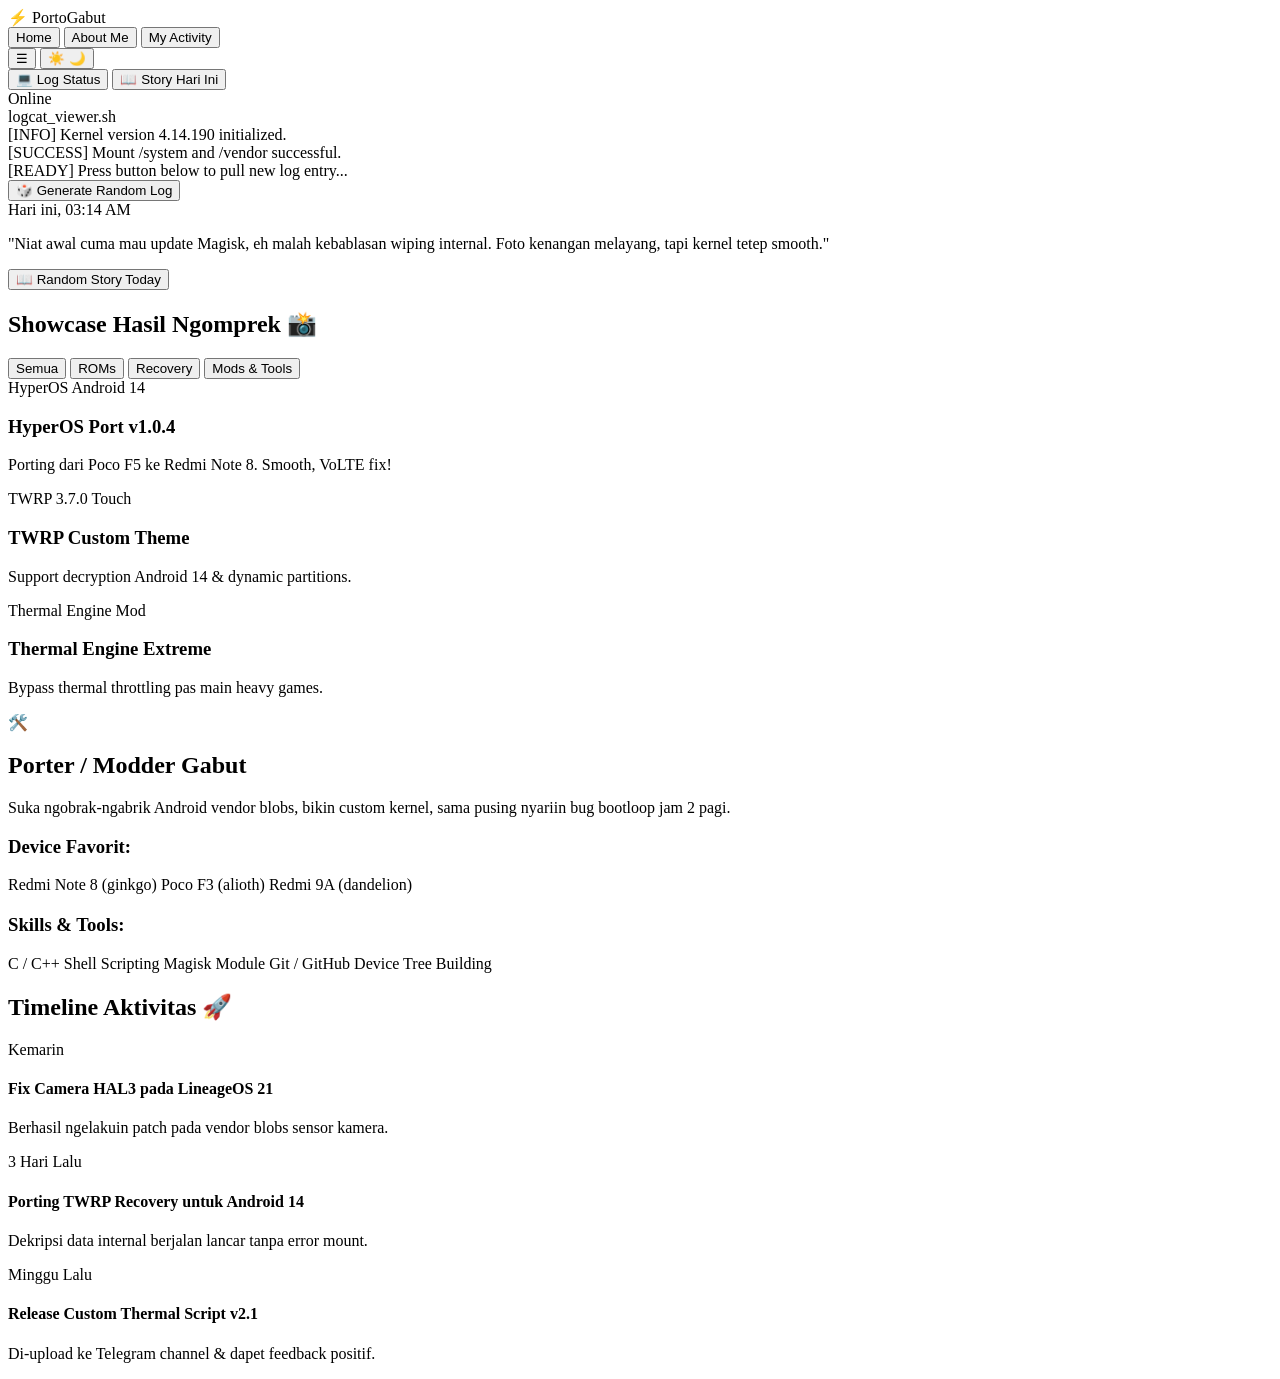
==== index.html @ b3b6f70a "Add initial HTML structure for portfolio website This is a complete HTML structure for a portfolio w" ====
<!DOCTYPE html>
<html lang="id">
<head>
  <meta charset="UTF-8">
  <meta name="viewport" content="width=device-width, initial-scale=1.0">
  <title>Portofolio Ngomprek Expressive</title>
  <link href="https://fonts.googleapis.com/css2?family=Plus+Jakarta+Sans:wght@500;700;800&family=Fira+Code:wght@500;700&display=swap" rel="stylesheet">
  <link rel="stylesheet" href="style.css">
</head>
<body>

  <!-- Top App Bar -->
  <header class="top-app-bar">
    <div class="brand">
      <span class="logo-icon">⚡</span>
      <span class="brand-name">PortoGabut</span>
    </div>

    <nav class="segmented-nav">
      <button class="nav-btn active" data-tab="home">Home</button>
      <button class="nav-btn" data-tab="about">About Me</button>
      <button class="nav-btn" data-tab="activity">My Activity</button>
    </nav>

    <div class="header-actions">
      <button class="icon-btn hamburger-btn" title="Menu (Placeholder)">☰</button>
      <button id="theme-toggle" class="icon-btn theme-btn" title="Ganti Tema">
        <span class="sun-icon">☀️</span>
        <span class="moon-icon">🌙</span>
      </button>
    </div>
  </header>

  <!-- Content Container -->
  <main class="main-content">
    
    <!-- ================= TAB 1: HOME ================= -->
    <section id="tab-home" class="tab-pane active">
      
      <!-- Dual-Slide Widget -->
      <div class="slide-widget-container">
        <div class="widget-header">
          <div class="widget-tabs">
            <button class="slide-tab active" data-slide="slide-log">💻 Log Status</button>
            <button class="slide-tab" data-slide="slide-story">📖 Story Hari Ini</button>
          </div>
          <span class="status-indicator"><span class="dot"></span> Online</span>
        </div>

        <div class="slides-wrapper">
          <!-- Slide 1: Log Porting -->
          <div id="slide-log" class="slide-content active">
            <div class="terminal-box">
              <div class="terminal-header">
                <span class="t-dot red"></span>
                <span class="t-dot yellow"></span>
                <span class="t-dot green"></span>
                <span class="t-title">logcat_viewer.sh</span>
              </div>
              <div class="terminal-body" id="log-output">
                [INFO] Kernel version 4.14.190 initialized.<br>
                [SUCCESS] Mount /system and /vendor successful.<br>
                [READY] Press button below to pull new log entry...
              </div>
            </div>
            <button id="btn-gen-log" class="expressive-btn">🎲 Generate Random Log</button>
          </div>

          <!-- Slide 2: Story Hari Ini -->
          <div id="slide-story" class="slide-content">
            <div class="story-box">
              <div class="story-date" id="story-date">Hari ini, 03:14 AM</div>
              <p class="story-text" id="story-output">
                "Niat awal cuma mau update Magisk, eh malah kebablasan wiping internal. Foto kenangan melayang, tapi kernel tetep smooth."
              </p>
            </div>
            <button id="btn-gen-story" class="expressive-btn secondary">📖 Random Story Today</button>
          </div>
        </div>
      </div>

      <!-- Screenshot Showcase -->
      <div class="showcase-section">
        <h2>Showcase Hasil Ngomprek 📸</h2>
        
        <div class="filter-bar">
          <button class="filter-btn active" data-filter="all">Semua</button>
          <button class="filter-btn" data-filter="rom">ROMs</button>
          <button class="filter-btn" data-filter="recovery">Recovery</button>
          <button class="filter-btn" data-filter="mods">Mods & Tools</button>
        </div>

        <div class="grid-showcase">
          <div class="card-item" data-category="rom">
            <div class="card-img-placeholder rom-bg">HyperOS Android 14</div>
            <div class="card-info">
              <h3>HyperOS Port v1.0.4</h3>
              <p>Porting dari Poco F5 ke Redmi Note 8. Smooth, VoLTE fix!</p>
            </div>
          </div>

          <div class="card-item" data-category="recovery">
            <div class="card-img-placeholder recovery-bg">TWRP 3.7.0 Touch</div>
            <div class="card-info">
              <h3>TWRP Custom Theme</h3>
              <p>Support decryption Android 14 & dynamic partitions.</p>
            </div>
          </div>

          <div class="card-item" data-category="mods">
            <div class="card-img-placeholder mods-bg">Thermal Engine Mod</div>
            <div class="card-info">
              <h3>Thermal Engine Extreme</h3>
              <p>Bypass thermal throttling pas main heavy games.</p>
            </div>
          </div>
        </div>
      </div>
    </section>

    <!-- ================= TAB 2: ABOUT ME ================= -->
    <section id="tab-about" class="tab-pane">
      <div class="about-card">
        <div class="avatar-large">🛠️</div>
        <h2>Porter / Modder Gabut</h2>
        <p class="bio">Suka ngobrak-ngabrik Android vendor blobs, bikin custom kernel, sama pusing nyariin bug bootloop jam 2 pagi.</p>
        
        <h3>Device Favorit:</h3>
        <div class="chip-group">
          <span class="chip">Redmi Note 8 (ginkgo)</span>
          <span class="chip">Poco F3 (alioth)</span>
          <span class="chip">Redmi 9A (dandelion)</span>
        </div>

        <h3 style="margin-top: 20px;">Skills & Tools:</h3>
        <div class="chip-group">
          <span class="chip accent">C / C++</span>
          <span class="chip accent">Shell Scripting</span>
          <span class="chip accent">Magisk Module</span>
          <span class="chip accent">Git / GitHub</span>
          <span class="chip accent">Device Tree Building</span>
        </div>
      </div>
    </section>

    <!-- ================= TAB 3: MY ACTIVITY ================= -->
    <section id="tab-activity" class="tab-pane">
      <h2>Timeline Aktivitas 🚀</h2>
      <div class="timeline">
        <div class="timeline-item">
          <div class="time">Kemarin</div>
          <div class="content">
            <h4>Fix Camera HAL3 pada LineageOS 21</h4>
            <p>Berhasil ngelakuin patch pada vendor blobs sensor kamera.</p>
          </div>
        </div>
        <div class="timeline-item">
          <div class="time">3 Hari Lalu</div>
          <div class="content">
            <h4>Porting TWRP Recovery untuk Android 14</h4>
            <p>Dekripsi data internal berjalan lancar tanpa error mount.</p>
          </div>
        </div>
        <div class="timeline-item">
          <div class="time">Minggu Lalu</div>
          <div class="content">
            <h4>Release Custom Thermal Script v2.1</h4>
            <p>Di-upload ke Telegram channel & dapet feedback positif.</p>
          </div>
        </div>
      </div>
    </section>

  </main>

  <script src="script.js"></script>
</body>
</html>
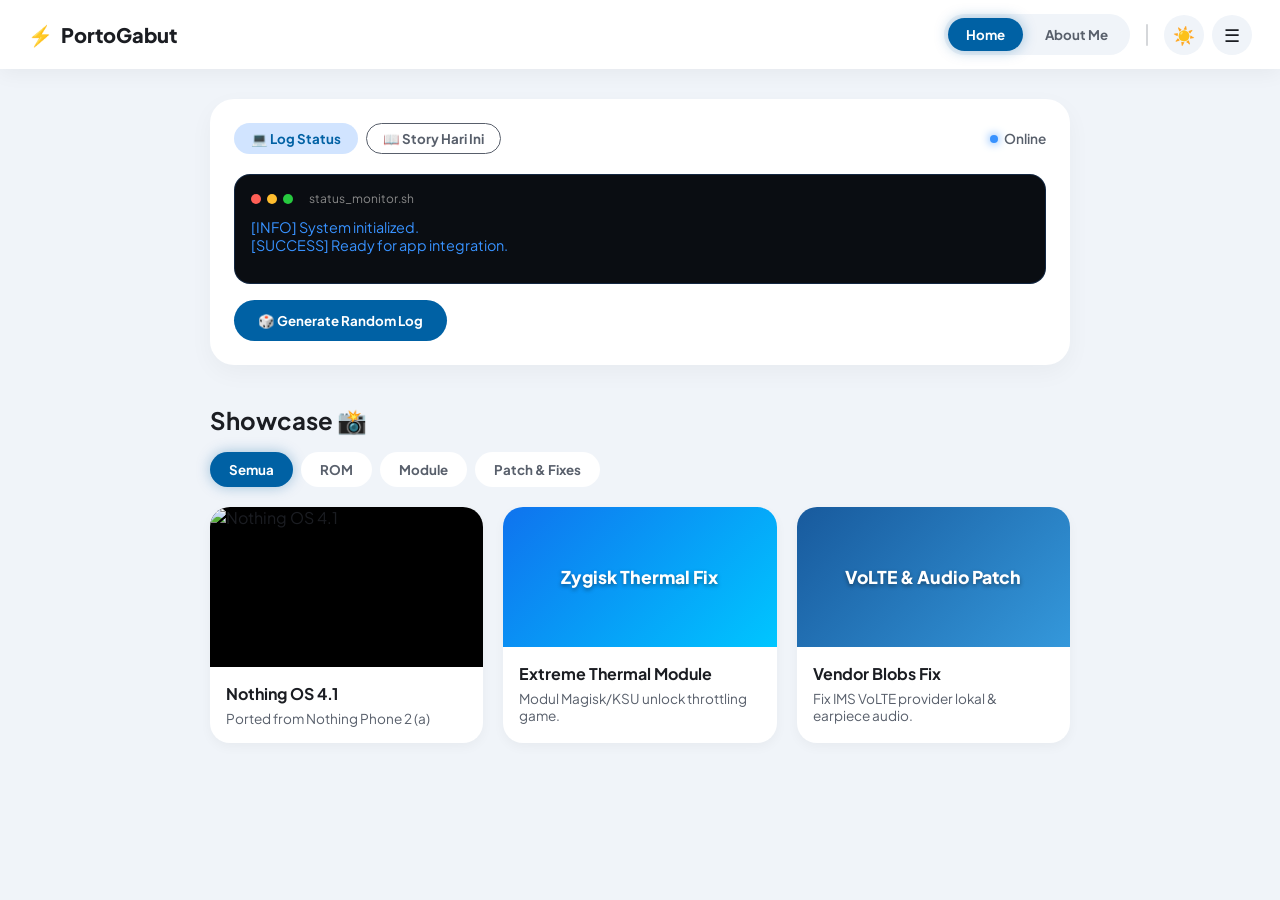
==== commit 0239653c: "Add files via upload" ====
--- a/index.html
+++ b/index.html
@@ -3,38 +3,45 @@
 <head>
   <meta charset="UTF-8">
   <meta name="viewport" content="width=device-width, initial-scale=1.0">
-  <title>Portofolio Ngomprek Expressive</title>
+  <title>PortoGabut - Expressive Portfolio</title>
   <link href="https://fonts.googleapis.com/css2?family=Plus+Jakarta+Sans:wght@500;700;800&family=Fira+Code:wght@500;700&display=swap" rel="stylesheet">
   <link rel="stylesheet" href="style.css">
 </head>
 <body>
 
-  <!-- Top App Bar -->
+  <!-- Top App Bar Navbar -->
   <header class="top-app-bar">
+    <!-- Kiri: Brand Logo -->
     <div class="brand">
       <span class="logo-icon">⚡</span>
       <span class="brand-name">PortoGabut</span>
     </div>
 
-    <nav class="segmented-nav">
-      <button class="nav-btn active" data-tab="home">Home</button>
-      <button class="nav-btn" data-tab="about">About Me</button>
-      <button class="nav-btn" data-tab="activity">My Activity</button>
-    </nav>
-
-    <div class="header-actions">
-      <button class="icon-btn hamburger-btn" title="Menu (Placeholder)">☰</button>
-      <button id="theme-toggle" class="icon-btn theme-btn" title="Ganti Tema">
-        <span class="sun-icon">☀️</span>
-        <span class="moon-icon">🌙</span>
-      </button>
+    <!-- Kanan: Navigation + Divider + Actions -->
+    <div class="nav-right-group">
+      <nav class="segmented-nav">
+        <button class="nav-btn active" data-tab="home">Home</button>
+        <button class="nav-btn" data-tab="about">About Me</button>
+      </nav>
+
+      <!-- Pemisah Vertikal -->
+      <div class="nav-divider"></div>
+
+      <!-- Paling Pojok Kanan: Theme Toggle & Hamburger -->
+      <div class="header-actions">
+        <button id="theme-toggle" class="icon-btn theme-btn" title="Ganti Tema">
+          <span class="sun-icon">☀️</span>
+          <span class="moon-icon">🌙</span>
+        </button>
+        <button class="icon-btn hamburger-btn" title="Menu">☰</button>
+      </div>
     </div>
   </header>
 
-  <!-- Content Container -->
+  <!-- Main Content Area -->
   <main class="main-content">
     
-    <!-- ================= TAB 1: HOME ================= -->
+    <!-- TAB 1: HOME -->
     <section id="tab-home" class="tab-pane active">
       
       <!-- Dual-Slide Widget -->
@@ -48,19 +55,18 @@
         </div>
 
         <div class="slides-wrapper">
-          <!-- Slide 1: Log Porting -->
+          <!-- Slide 1: Log Terminal -->
           <div id="slide-log" class="slide-content active">
             <div class="terminal-box">
               <div class="terminal-header">
                 <span class="t-dot red"></span>
                 <span class="t-dot yellow"></span>
                 <span class="t-dot green"></span>
-                <span class="t-title">logcat_viewer.sh</span>
+                <span class="t-title">status_monitor.sh</span>
               </div>
               <div class="terminal-body" id="log-output">
-                [INFO] Kernel version 4.14.190 initialized.<br>
-                [SUCCESS] Mount /system and /vendor successful.<br>
-                [READY] Press button below to pull new log entry...
+                [INFO] System initialized.<br>
+                [SUCCESS] Ready for app integration.
               </div>
             </div>
             <button id="btn-gen-log" class="expressive-btn">🎲 Generate Random Log</button>
@@ -69,106 +75,135 @@
           <!-- Slide 2: Story Hari Ini -->
           <div id="slide-story" class="slide-content">
             <div class="story-box">
-              <div class="story-date" id="story-date">Hari ini, 03:14 AM</div>
+              <div class="story-date" id="story-date">Hari Ini</div>
               <p class="story-text" id="story-output">
-                "Niat awal cuma mau update Magisk, eh malah kebablasan wiping internal. Foto kenangan melayang, tapi kernel tetep smooth."
+                "Nantinya widget ini bakal bisa nampilin status langsung dari aplikasi buatan sendiri."
               </p>
             </div>
-            <button id="btn-gen-story" class="expressive-btn secondary">📖 Random Story Today</button>
-          </div>
-        </div>
-      </div>
-
-      <!-- Screenshot Showcase -->
+            <button id="btn-gen-story" class="expressive-btn">📖 Random Story Today</button>
+          </div>
+        </div>
+      </div>
+
+      <!-- Showcase Section (3 Kategori Resmi) -->
       <div class="showcase-section">
-        <h2>Showcase Hasil Ngomprek 📸</h2>
+        <h2>Showcase 📸</h2>
         
+        <!-- Filter Bar 3 Kategori -->
         <div class="filter-bar">
           <button class="filter-btn active" data-filter="all">Semua</button>
-          <button class="filter-btn" data-filter="rom">ROMs</button>
-          <button class="filter-btn" data-filter="recovery">Recovery</button>
-          <button class="filter-btn" data-filter="mods">Mods & Tools</button>
-        </div>
-
+          <button class="filter-btn" data-filter="rom">ROM</button>
+          <button class="filter-btn" data-filter="module">Module</button>
+          <button class="filter-btn" data-filter="patch">Patch & Fixes</button>
+        </div>
+
+        <!-- Showcase Items Grid -->
         <div class="grid-showcase">
-          <div class="card-item" data-category="rom">
-            <div class="card-img-placeholder rom-bg">HyperOS Android 14</div>
+          <!-- Kartu Showcase Nothing OS 4.1 -->
+          <a href="page/nothing/nothing.html" class="card-item-link">
+            <div class="card-item" data-category="rom">
+              <div class="card-img-wrapper">
+                <img src="images/showcase/noth/about_phone.png" alt="Nothing OS 4.1" class="card-img">
+              </div>
+              <div class="card-info">
+                <h3>Nothing OS 4.1</h3>
+                <p>Ported from Nothing Phone 2 (a)</p>
+              </div>
+            </div>
+          </a>
+
+          <div class="card-item" data-category="module">
+            <div class="card-img-placeholder module-bg">Zygisk Thermal Fix</div>
             <div class="card-info">
-              <h3>HyperOS Port v1.0.4</h3>
-              <p>Porting dari Poco F5 ke Redmi Note 8. Smooth, VoLTE fix!</p>
-            </div>
-          </div>
-
-          <div class="card-item" data-category="recovery">
-            <div class="card-img-placeholder recovery-bg">TWRP 3.7.0 Touch</div>
+              <h3>Extreme Thermal Module</h3>
+              <p>Modul Magisk/KSU unlock throttling game.</p>
+            </div>
+          </div>
+
+          <div class="card-item" data-category="patch">
+            <div class="card-img-placeholder patch-bg">VoLTE & Audio Patch</div>
             <div class="card-info">
-              <h3>TWRP Custom Theme</h3>
-              <p>Support decryption Android 14 & dynamic partitions.</p>
-            </div>
-          </div>
-
-          <div class="card-item" data-category="mods">
-            <div class="card-img-placeholder mods-bg">Thermal Engine Mod</div>
-            <div class="card-info">
-              <h3>Thermal Engine Extreme</h3>
-              <p>Bypass thermal throttling pas main heavy games.</p>
+              <h3>Vendor Blobs Fix</h3>
+              <p>Fix IMS VoLTE provider lokal & earpiece audio.</p>
             </div>
           </div>
         </div>
       </div>
     </section>
 
-    <!-- ================= TAB 2: ABOUT ME ================= -->
+    <!-- TAB 2: ABOUT ME (LENGKAP & BERSIH) -->
     <section id="tab-about" class="tab-pane">
-      <div class="about-card">
-        <div class="avatar-large">🛠️</div>
-        <h2>Porter / Modder Gabut</h2>
-        <p class="bio">Suka ngobrak-ngabrik Android vendor blobs, bikin custom kernel, sama pusing nyariin bug bootloop jam 2 pagi.</p>
+      
+      <!-- 1. Hero Profile -->
+      <div class="about-hero-card">
+        <div class="profile-avatar-box">
+          <img src="images/foto-gueh.jpg" alt="Foto Profil" class="profile-avatar">
+        </div>
+        <div class="profile-info">
+          <h1 class="profile-name">Fatur</h1>
+          <p class="profile-title">Android Modder & UI/UX Designer</p>
+          <p class="profile-bio">
+            Suka ngobrak-ngabrik vendor blobs Android, porting custom ROM, dan ngulik kernel pas malam hari. Always learning & breaking stuff!
+          </p>
+        </div>
+      </div>
+
+      <!-- 2. Grid 3 Kartu (Cita-cita, Goals, Harapan) -->
+      <div class="about-grid">
+        <div class="about-card">
+          <div class="card-icon">🌟</div>
+          <h3>Cita-cita</h3>
+          <p>Jadi System/Kernel Engineer atau maintainer resmi ROM internasional yang terpercaya.</p>
+        </div>
+
+        <div class="about-card">
+          <div class="card-icon">🎯</div>
+          <h3>Goals</h3>
+          <p>Maintain 1 ROM Official di device favorit, paham Linux Kernel, & bikin script otomatisasi porting.</p>
+        </div>
+
+        <div class="about-card">
+          <div class="card-icon">🕊️</div>
+          <h3>Harapan</h3>
+          <p>Komunitas modding lokal makin ramah pemula, dokumentasi makin rapi, dan HH tua tetep dapet umur panjang.</p>
+        </div>
+      </div> <!-- TUTUP GRID DI SINI -->
+
+      <!-- 3. Personal Stats (BERDIRI SENDIRI DI LUAR GRID) -->
+      <div class="stats-favorites-card">
+        <h3>Personal Stats & Favorites 🎮</h3>
         
-        <h3>Device Favorit:</h3>
-        <div class="chip-group">
-          <span class="chip">Redmi Note 8 (ginkgo)</span>
-          <span class="chip">Poco F3 (alioth)</span>
-          <span class="chip">Redmi 9A (dandelion)</span>
-        </div>
-
-        <h3 style="margin-top: 20px;">Skills & Tools:</h3>
-        <div class="chip-group">
-          <span class="chip accent">C / C++</span>
-          <span class="chip accent">Shell Scripting</span>
-          <span class="chip accent">Magisk Module</span>
-          <span class="chip accent">Git / GitHub</span>
-          <span class="chip accent">Device Tree Building</span>
-        </div>
-      </div>
-    </section>
-
-    <!-- ================= TAB 3: MY ACTIVITY ================= -->
-    <section id="tab-activity" class="tab-pane">
-      <h2>Timeline Aktivitas 🚀</h2>
-      <div class="timeline">
-        <div class="timeline-item">
-          <div class="time">Kemarin</div>
-          <div class="content">
-            <h4>Fix Camera HAL3 pada LineageOS 21</h4>
-            <p>Berhasil ngelakuin patch pada vendor blobs sensor kamera.</p>
-          </div>
-        </div>
-        <div class="timeline-item">
-          <div class="time">3 Hari Lalu</div>
-          <div class="content">
-            <h4>Porting TWRP Recovery untuk Android 14</h4>
-            <p>Dekripsi data internal berjalan lancar tanpa error mount.</p>
-          </div>
-        </div>
-        <div class="timeline-item">
-          <div class="time">Minggu Lalu</div>
-          <div class="content">
-            <h4>Release Custom Thermal Script v2.1</h4>
-            <p>Di-upload ke Telegram channel & dapet feedback positif.</p>
-          </div>
-        </div>
-      </div>
+        <div class="stat-item" style="margin-bottom: 16px;">
+          <span class="stat-label">❤️ WHAT I LIKE</span>
+          <div class="badges-group">
+            <span class="chip">Porting OEM ROM</span>
+            <span class="chip">Snack</span>
+            <span class="chip">Listening HipDut Music</span>
+            <span class="chip">Writing</span>
+          </div>
+        </div>
+
+        <div class="stat-item" style="margin-bottom: 16px;">
+          <span class="stat-label">🍕 FAVOURITE FOOD</span>
+          <p class="stat-value">Mie Ayam & Nasi Goreng</p>
+        </div>
+
+        <div class="stat-item" style="margin-bottom: 20px;">
+          <span class="stat-label">👥 TEMAN DEKAT</span>
+          <p class="stat-value"><strong>4 Orang</strong> (Teman Sekolah)</p>
+        </div>
+
+        <div class="social-section">
+          <span class="stat-label">🌐 TEMUKAN SAYA DI</span>
+          <div class="social-links">
+            <a href="https://github.com" target="_blank" class="social-btn">GitHub</a>
+            <a href="https://t.me" target="_blank" class="social-btn">Telegram</a>
+            <a href="https://instagram.com" target="_blank" class="social-btn">Instagram</a>
+            <a href="https://roblox.com" target="_blank" class="social-btn">Roblox</a>
+          </div>
+        </div>
+      </div>
+
     </section>
 
   </main>
--- a/style.css
+++ b/style.css
@@ -0,0 +1,373 @@
+/* =========================================
+   1. VARIABEL WARNA (BLUE NEON GLOW)
+   ========================================= */
+:root {
+  /* Mode Terang */
+  --bg-main: #f0f4f9;
+  --bg-card: #ffffff;
+  --text-main: #1b1d22;
+  --text-sub: #585f6b;
+  --accent: #0061a4;
+  --accent-container: #d1e4ff;
+  
+  --glow-color: rgba(0, 97, 164, 0.35);
+  --glow-radius: 14px;
+  
+  --radius-pill: 50px;
+  --radius-card: 24px;
+  --transition: all 0.3s cubic-bezier(0.34, 1.56, 0.64, 1);
+}
+
+/* Mode Gelap */
+body.dark-mode {
+  --bg-main: #0f1318;
+  --bg-card: #181d24;
+  --text-main: #e1e3df;
+  --text-sub: #9ca59e;
+  --accent: #3892ff;
+  --accent-container: #00325b;
+  
+  --glow-color: rgba(56, 146, 255, 0.6);
+}
+
+/* =========================================
+   2. LAYOUT DASAR & NAVBAR
+   ========================================= */
+* { 
+  box-sizing: border-box; 
+  margin: 0; 
+  padding: 0; 
+  font-family: 'Plus Jakarta Sans', sans-serif; 
+  transition: var(--transition); 
+}
+
+body { 
+  background: var(--bg-main); 
+  color: var(--text-main); 
+  padding-bottom: 50px; 
+}
+
+/* Top App Bar Header */
+.top-app-bar {
+  display: flex; 
+  justify-content: space-between; 
+  align-items: center;
+  padding: 14px 28px; 
+  background: var(--bg-card);
+  position: sticky; 
+  top: 0; 
+  z-index: 100;
+  box-shadow: 0 4px 20px rgba(0,0,0,0.05);
+}
+
+.brand { display: flex; align-items: center; gap: 8px; font-weight: 800; font-size: 1.25rem; }
+
+.nav-right-group {
+  display: flex;
+  align-items: center;
+  gap: 16px;
+  margin-left: auto;
+}
+
+.segmented-nav {
+  display: flex; 
+  background: var(--bg-main); 
+  padding: 4px; 
+  border-radius: var(--radius-pill); 
+  gap: 4px;
+}
+
+.nav-btn {
+  border: none; 
+  background: transparent; 
+  color: var(--text-sub);
+  padding: 8px 18px; 
+  border-radius: var(--radius-pill); 
+  font-weight: 700; 
+  cursor: pointer;
+}
+
+.nav-btn.active { 
+  background: var(--accent); 
+  color: white; 
+  box-shadow: 0 0 var(--glow-radius) var(--glow-color); 
+}
+
+.nav-divider {
+  width: 2px;
+  height: 22px;
+  background-color: var(--text-sub);
+  opacity: 0.25;
+  border-radius: 2px;
+}
+
+.header-actions { display: flex; align-items: center; gap: 8px; }
+
+.icon-btn {
+  background: var(--bg-main); border: none; width: 40px; height: 40px;
+  border-radius: 50%; cursor: pointer; font-size: 1.1rem; color: var(--text-main);
+  display: flex; align-items: center; justify-content: center;
+}
+
+.icon-btn:hover { box-shadow: 0 0 var(--glow-radius) var(--glow-color); }
+
+body .sun-icon { display: block; } 
+body .moon-icon { display: none; }
+body.dark-mode .sun-icon { display: none; } 
+body.dark-mode .moon-icon { display: block; }
+
+/* Main Content Area */
+.main-content { max-width: 900px; margin: 30px auto; padding: 0 20px; }
+.tab-pane { display: none; }
+.tab-pane.active { display: block; }
+
+/* =========================================
+   3. DUAL-SLIDE WIDGET (HOME)
+   ========================================= */
+.slide-widget-container {
+  background: var(--bg-card); border-radius: var(--radius-card); padding: 24px;
+  box-shadow: 0 8px 24px rgba(0,0,0,0.04); margin-bottom: 40px;
+}
+
+.widget-header { display: flex; justify-content: space-between; align-items: center; margin-bottom: 20px; }
+.widget-tabs { display: flex; gap: 8px; }
+
+.slide-tab {
+  background: transparent; border: 1px solid var(--text-sub); color: var(--text-sub);
+  padding: 6px 16px; border-radius: var(--radius-pill); font-weight: 700; cursor: pointer;
+}
+
+.slide-tab.active { background: var(--accent-container); color: var(--accent); border-color: transparent; }
+
+.status-indicator { font-size: 0.85rem; color: var(--text-sub); font-weight: 600; display: flex; align-items: center; gap: 6px; }
+.status-indicator .dot { width: 8px; height: 8px; background: #3892ff; border-radius: 50%; box-shadow: 0 0 10px #3892ff; }
+
+.slide-content { display: none; }
+.slide-content.active { display: block; }
+
+.terminal-box {
+  background: #0a0d12; color: #3892ff; padding: 16px; border-radius: 16px;
+  font-family: 'Fira Code', monospace; font-size: 0.9rem; margin-bottom: 16px; min-height: 110px;
+  border: 1px solid rgba(56, 146, 255, 0.2);
+}
+
+.terminal-header { display: flex; gap: 6px; align-items: center; margin-bottom: 12px; }
+.t-dot { width: 10px; height: 10px; border-radius: 50%; }
+.red { background: #ff5f56; } .yellow { background: #ffbd2e; } .green { background: #27c93f; }
+.t-title { color: #888; font-size: 0.75rem; margin-left: 10px; }
+
+.story-box {
+  background: var(--bg-main); padding: 20px; border-radius: 20px; margin-bottom: 16px; border-left: 4px solid var(--accent);
+}
+
+.story-date { font-size: 0.8rem; color: var(--text-sub); margin-bottom: 6px; font-weight: 700; }
+.story-text { font-style: italic; line-height: 1.5; }
+
+.expressive-btn {
+  background: var(--accent); color: white; border: none; padding: 12px 24px;
+  border-radius: var(--radius-pill); font-weight: 700; cursor: pointer;
+}
+
+.expressive-btn:hover { transform: scale(1.03); box-shadow: 0 0 var(--glow-radius) var(--glow-color); }
+
+/* =========================================
+   4. SHOWCASE SECTION (HOME)
+   ========================================= */
+.showcase-section h2 { margin-bottom: 16px; }
+
+.filter-bar { display: flex; gap: 8px; margin-bottom: 20px; flex-wrap: wrap; }
+
+.filter-btn {
+  background: var(--bg-card); border: 1px solid transparent; color: var(--text-sub); padding: 8px 18px;
+  border-radius: var(--radius-pill); font-weight: 700; cursor: pointer;
+}
+
+.filter-btn.active { 
+  background: var(--accent); 
+  color: white; 
+  box-shadow: 0 0 var(--glow-radius) var(--glow-color);
+}
+
+.grid-showcase { display: grid; grid-template-columns: repeat(auto-fit, minmax(250px, 1fr)); gap: 20px; }
+
+.card-item {
+  background: var(--bg-card); border-radius: 20px; overflow: hidden;
+  box-shadow: 0 4px 12px rgba(0,0,0,0.04); cursor: pointer;
+}
+
+.card-item:hover { transform: translateY(-6px); box-shadow: 0 0 var(--glow-radius) var(--glow-color); }
+
+.card-img-placeholder {
+  height: 140px; display: flex; align-items: center; justify-content: center;
+  font-weight: 800; color: white; font-size: 1.1rem; text-shadow: 0 2px 4px rgba(0,0,0,0.4);
+}
+
+.rom-bg { background: linear-gradient(135deg, #0052d4, #4364f7); }
+.module-bg { background: linear-gradient(135deg, #0f73ee, #00c6ff); }
+.patch-bg { background: linear-gradient(135deg, #185a9d, #3498db); }
+
+.card-info { padding: 16px; }
+.card-info h3 { font-size: 1rem; margin-bottom: 6px; }
+.card-info p { font-size: 0.85rem; color: var(--text-sub); }
+
+/* =========================================
+   5. ABOUT ME SECTION (FIXED FLEX/GRID)
+   ========================================= */
+
+/* Hero Profil Header */
+.about-hero-card {
+  background: var(--bg-card);
+  padding: 32px;
+  border-radius: var(--radius-card);
+  display: flex;
+  align-items: center;
+  gap: 28px;
+  margin-bottom: 24px;
+  box-shadow: 0 4px 16px rgba(0,0,0,0.03);
+}
+
+.profile-avatar {
+  width: 120px;
+  height: 120px;
+  border-radius: 28px;
+  object-fit: cover;
+  border: 3px solid var(--accent);
+  box-shadow: 0 0 var(--glow-radius) var(--glow-color);
+}
+
+.profile-name { font-size: 1.8rem; font-weight: 800; margin-bottom: 4px; }
+.profile-title { color: var(--accent); font-weight: 700; font-size: 0.95rem; margin-bottom: 12px; }
+.profile-bio { color: var(--text-sub); line-height: 1.6; font-size: 0.95rem; }
+
+@media (max-width: 640px) {
+  .about-hero-card { flex-direction: column; text-align: center; }
+}
+
+/* Grid 3 Kartu (Cita-cita, Goals, Harapan) */
+.about-grid {
+  display: grid;
+  grid-template-columns: repeat(auto-fit, minmax(220px, 1fr));
+  gap: 20px;
+  margin-bottom: 24px;
+}
+
+.about-card {
+  background: var(--bg-card);
+  padding: 24px;
+  border-radius: 20px;
+  box-shadow: 0 4px 12px rgba(0,0,0,0.03);
+}
+
+.about-card:hover {
+  transform: translateY(-4px);
+  box-shadow: 0 0 var(--glow-radius) var(--glow-color);
+}
+
+.card-icon { font-size: 1.8rem; margin-bottom: 12px; }
+.about-card h3 { font-size: 1.1rem; margin-bottom: 10px; }
+.about-card p, .goals-list { font-size: 0.9rem; color: var(--text-sub); line-height: 1.5; }
+.goals-list { list-style: none; padding: 0; }
+.goals-list li { margin-bottom: 6px; }
+
+/* Personal Stats & Favorites (FULL LEBAR) */
+.stats-favorites-card {
+  background: var(--bg-card);
+  padding: 28px;
+  border-radius: var(--radius-card);
+  box-shadow: 0 4px 16px rgba(0,0,0,0.03);
+  display: block;
+  width: 100%;
+}
+
+.stats-favorites-card h3 {
+  margin-bottom: 20px;
+  font-size: 1.2rem;
+  width: 100%;
+}
+
+.stats-grid {
+  display: flex;
+  flex-direction: column;
+  gap: 18px;
+  margin-bottom: 24px;
+}
+
+.stat-item { width: 100%; }
+
+.stat-label {
+  display: block;
+  font-size: 0.85rem;
+  font-weight: 700;
+  color: var(--accent);
+  margin-bottom: 8px;
+  text-transform: uppercase;
+  letter-spacing: 0.5px;
+}
+
+.stat-value { font-size: 0.95rem; color: var(--text-main); }
+
+.badges-group { display: flex; flex-wrap: wrap; gap: 6px; }
+
+.chip {
+  background: var(--accent-container);
+  color: var(--accent);
+  padding: 4px 12px;
+  border-radius: var(--radius-pill);
+  font-size: 0.8rem;
+  font-weight: 700;
+}
+
+.social-section {
+  border-top: 1px solid rgba(0,0,0,0.08);
+  padding-top: 20px;
+  width: 100%;
+}
+
+body.dark-mode .social-section { border-top-color: rgba(255,255,255,0.08); }
+
+.social-links { display: flex; gap: 10px; flex-wrap: wrap; margin-top: 8px; }
+
+.social-btn {
+  background: var(--bg-main);
+  color: var(--text-main);
+  text-decoration: none;
+  padding: 8px 18px;
+  border-radius: var(--radius-pill);
+  font-size: 0.85rem;
+  font-weight: 700;
+  border: 1px solid transparent;
+}
+
+.social-btn:hover {
+  background: var(--accent);
+  color: white;
+  box-shadow: 0 0 var(--glow-radius) var(--glow-color);
+}
+
+/* Style Kartu Showcase Ber-link & Gambar Images */
+.card-item-link {
+  text-decoration: none;
+  color: inherit;
+  display: block;
+}
+
+.card-img-wrapper {
+  width: 100%;
+  height: 160px;
+  background: #000000;
+  overflow: hidden;
+  display: flex;
+  align-items: center;
+  justify-content: center;
+}
+
+.card-img {
+  width: 100%;
+  height: 100%;
+  object-fit: cover;
+  transition: var(--transition);
+}
+
+.card-item:hover .card-img {
+  transform: scale(1.05);
+}
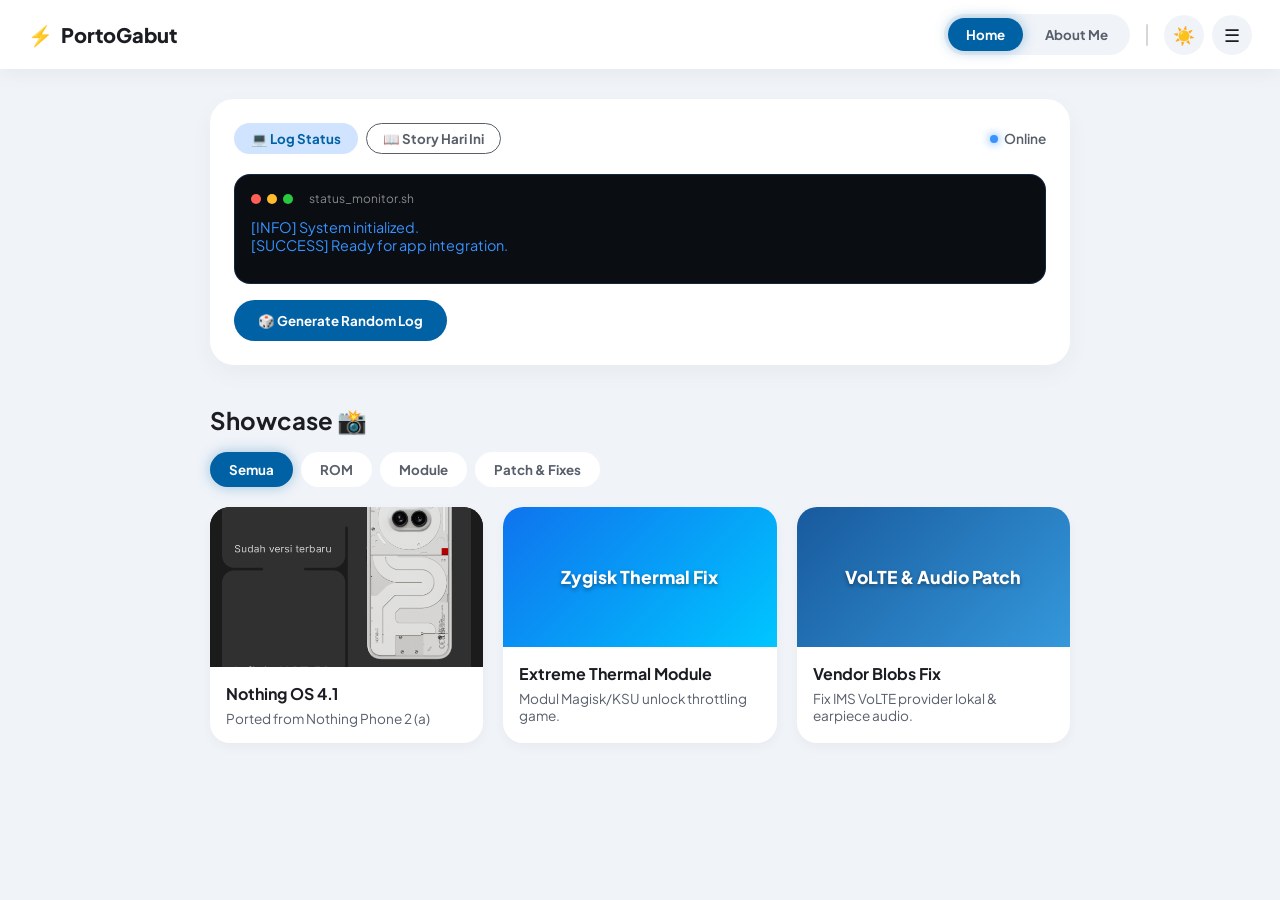
==== commit 6ea6da6f: "Fix link to Nothing OS 4.1 page" ====
--- a/index.html
+++ b/index.html
@@ -100,7 +100,7 @@
         <!-- Showcase Items Grid -->
         <div class="grid-showcase">
           <!-- Kartu Showcase Nothing OS 4.1 -->
-          <a href="page/nothing/nothing.html" class="card-item-link">
+          <a href="page/noth/nothing.html" class="card-item-link">
             <div class="card-item" data-category="rom">
               <div class="card-img-wrapper">
                 <img src="images/showcase/noth/about_phone.png" alt="Nothing OS 4.1" class="card-img">
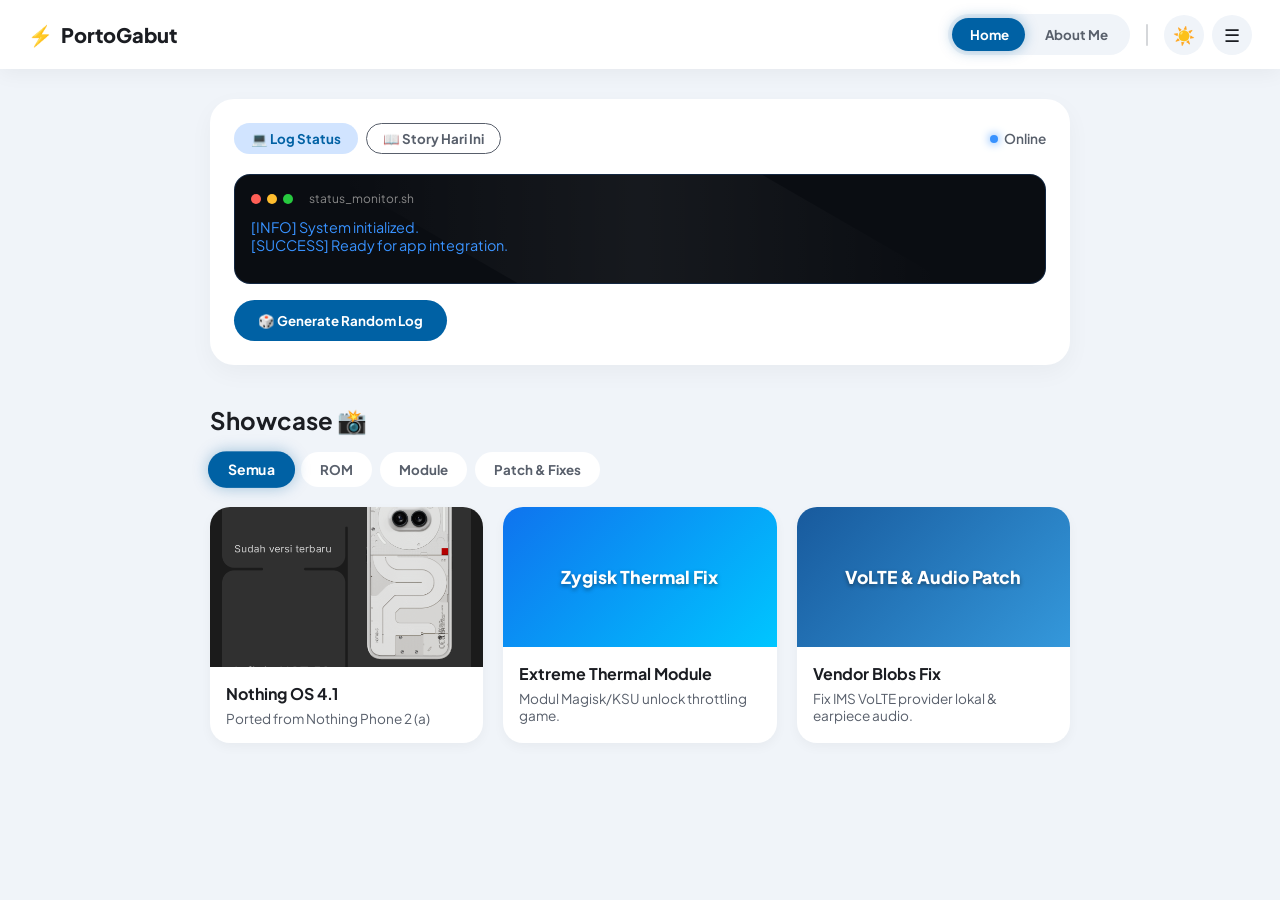
==== commit 9dade7f2: "Renewed UX" ====
--- a/index.html
+++ b/index.html
@@ -2,7 +2,8 @@
 <html lang="id">
 <head>
   <meta charset="UTF-8">
-  <meta name="viewport" content="width=device-width, initial-scale=1.0">
+  <!-- PENGUNCI SKALA VIEWPORT UNTUK PREVENT STRETCH/ZOOM SIMULATOR -->
+  <meta name="viewport" content="width=device-width, initial-scale=1.0, maximum-scale=1.0, user-scalable=no">
   <title>PortoGabut - Expressive Portfolio</title>
   <link href="https://fonts.googleapis.com/css2?family=Plus+Jakarta+Sans:wght@500;700;800&family=Fira+Code:wght@500;700&display=swap" rel="stylesheet">
   <link rel="stylesheet" href="style.css">
@@ -19,7 +20,10 @@
 
     <!-- Kanan: Navigation + Divider + Actions -->
     <div class="nav-right-group">
-      <nav class="segmented-nav">
+      <nav class="segmented-nav" id="segmented-nav">
+        <!-- Floating Pill Indicator (Meluncur Mulus) -->
+        <div class="nav-indicator" id="nav-indicator"></div>
+
         <button class="nav-btn active" data-tab="home">Home</button>
         <button class="nav-btn" data-tab="about">About Me</button>
       </nav>
@@ -167,9 +171,9 @@
           <h3>Harapan</h3>
           <p>Komunitas modding lokal makin ramah pemula, dokumentasi makin rapi, dan HH tua tetep dapet umur panjang.</p>
         </div>
-      </div> <!-- TUTUP GRID DI SINI -->
-
-      <!-- 3. Personal Stats (BERDIRI SENDIRI DI LUAR GRID) -->
+      </div>
+
+      <!-- 3. Personal Stats -->
       <div class="stats-favorites-card">
         <h3>Personal Stats & Favorites 🎮</h3>
         
--- a/style.css
+++ b/style.css
@@ -30,15 +30,20 @@
   --glow-color: rgba(56, 146, 255, 0.6);
 }
 
-/* =========================================
-   2. LAYOUT DASAR & NAVBAR
-   ========================================= */
+/* Hilangkan highlight biru bawaan HP */
 * { 
   box-sizing: border-box; 
   margin: 0; 
   padding: 0; 
   font-family: 'Plus Jakarta Sans', sans-serif; 
   transition: var(--transition); 
+  -webkit-tap-highlight-color: transparent;
+}
+
+button:focus,
+a:focus,
+input:focus {
+  outline: none;
 }
 
 body { 
@@ -47,7 +52,9 @@
   padding-bottom: 50px; 
 }
 
-/* Top App Bar Header */
+/* =========================================
+   2. LAYOUT DASAR & NAVBAR
+   ========================================= */
 .top-app-bar {
   display: flex; 
   justify-content: space-between; 
@@ -60,7 +67,14 @@
   box-shadow: 0 4px 20px rgba(0,0,0,0.05);
 }
 
-.brand { display: flex; align-items: center; gap: 8px; font-weight: 800; font-size: 1.25rem; }
+.brand { 
+  display: flex; 
+  align-items: center; 
+  gap: 8px; 
+  font-weight: 800; 
+  font-size: 1.25rem; 
+  margin-right: 16px; /* Tambahin ini biar ada jarak */
+}
 
 .nav-right-group {
   display: flex;
@@ -69,28 +83,43 @@
   margin-left: auto;
 }
 
+/* Segmented Nav & Floating Indicator */
 .segmented-nav {
+  position: relative;
   display: flex; 
   background: var(--bg-main); 
   padding: 4px; 
   border-radius: var(--radius-pill); 
-  gap: 4px;
+  gap: 0;
+}
+
+.nav-indicator {
+  position: absolute;
+  top: 4px;
+  left: 4px;
+  height: calc(100% - 8px);
+  background: var(--accent);
+  border-radius: var(--radius-pill);
+  box-shadow: 0 0 var(--glow-radius) var(--glow-color);
+  transition: transform 0.38s cubic-bezier(0.34, 1.56, 0.64, 1), width 0.38s cubic-bezier(0.34, 1.56, 0.64, 1);
+  z-index: 1;
 }
 
 .nav-btn {
+  position: relative;
+  z-index: 2;
   border: none; 
-  background: transparent; 
+  background: transparent !important; 
   color: var(--text-sub);
   padding: 8px 18px; 
   border-radius: var(--radius-pill); 
   font-weight: 700; 
   cursor: pointer;
+  transition: color 0.3s ease;
 }
 
 .nav-btn.active { 
-  background: var(--accent); 
-  color: white; 
-  box-shadow: 0 0 var(--glow-radius) var(--glow-color); 
+  color: #ffffff !important; 
 }
 
 .nav-divider {
@@ -116,10 +145,26 @@
 body.dark-mode .sun-icon { display: none; } 
 body.dark-mode .moon-icon { display: block; }
 
-/* Main Content Area */
+/* Main Content Area & Page Animations */
 .main-content { max-width: 900px; margin: 30px auto; padding: 0 20px; }
+
 .tab-pane { display: none; }
-.tab-pane.active { display: block; }
+
+.tab-pane.active { 
+  display: block; 
+  animation: pageEnter 0.45s cubic-bezier(0.16, 1, 0.3, 1) forwards;
+}
+
+@keyframes pageEnter {
+  from {
+    opacity: 0;
+    transform: translateY(18px) scale(0.98);
+  }
+  to {
+    opacity: 1;
+    transform: translateY(0) scale(1);
+  }
+}
 
 /* =========================================
    3. DUAL-SLIDE WIDGET (HOME)
@@ -149,6 +194,30 @@
   background: #0a0d12; color: #3892ff; padding: 16px; border-radius: 16px;
   font-family: 'Fira Code', monospace; font-size: 0.9rem; margin-bottom: 16px; min-height: 110px;
   border: 1px solid rgba(56, 146, 255, 0.2);
+  position: relative;
+  overflow: hidden;
+}
+
+.terminal-box::after {
+  content: '';
+  position: absolute;
+  top: -50%;
+  left: -50%;
+  width: 200%;
+  height: 200%;
+  background: linear-gradient(
+    60deg,
+    transparent 30%,
+    rgba(255, 255, 255, 0.05) 50%,
+    transparent 70%
+  );
+  transform: rotate(30deg);
+  animation: scanlight 6s infinite linear;
+}
+
+@keyframes scanlight {
+  0% { transform: translate(-100%, -100%) rotate(30deg); }
+  100% { transform: translate(100%, 100%) rotate(30deg); }
 }
 
 .terminal-header { display: flex; gap: 6px; align-items: center; margin-bottom: 12px; }
@@ -179,23 +248,59 @@
 
 .filter-btn {
   background: var(--bg-card); border: 1px solid transparent; color: var(--text-sub); padding: 8px 18px;
-  border-radius: var(--radius-pill); font-weight: 700; cursor: pointer;
+  border-radius: var(--radius-pill); font-weight: 700; cursor: pointer; transition: all 0.25s ease;
 }
 
 .filter-btn.active { 
   background: var(--accent); 
   color: white; 
   box-shadow: 0 0 var(--glow-radius) var(--glow-color);
+  transform: scale(1.05);
 }
 
 .grid-showcase { display: grid; grid-template-columns: repeat(auto-fit, minmax(250px, 1fr)); gap: 20px; }
+
+.card-item-link {
+  text-decoration: none;
+  color: inherit;
+  display: block;
+}
 
 .card-item {
   background: var(--bg-card); border-radius: 20px; overflow: hidden;
   box-shadow: 0 4px 12px rgba(0,0,0,0.04); cursor: pointer;
-}
-
-.card-item:hover { transform: translateY(-6px); box-shadow: 0 0 var(--glow-radius) var(--glow-color); }
+  transition: transform 0.35s cubic-bezier(0.34, 1.56, 0.64, 1), box-shadow 0.35s ease;
+}
+
+.card-item:hover {
+  transform: translateY(-6px) scale(1.01);
+  box-shadow: 0 12px 28px rgba(0, 0, 0, 0.12);
+}
+
+body.dark-mode .card-item:hover {
+  box-shadow: 0 0 20px rgba(58, 146, 255, 0.2);
+}
+
+.card-img-wrapper {
+  width: 100%;
+  height: 160px;
+  background: #000000;
+  overflow: hidden;
+  display: flex;
+  align-items: center;
+  justify-content: center;
+}
+
+.card-img {
+  width: 100%;
+  height: 100%;
+  object-fit: cover;
+  transition: var(--transition);
+}
+
+.card-item:hover .card-img {
+  transform: scale(1.05);
+}
 
 .card-img-placeholder {
   height: 140px; display: flex; align-items: center; justify-content: center;
@@ -211,10 +316,8 @@
 .card-info p { font-size: 0.85rem; color: var(--text-sub); }
 
 /* =========================================
-   5. ABOUT ME SECTION (FIXED FLEX/GRID)
+   5. ABOUT ME SECTION
    ========================================= */
-
-/* Hero Profil Header */
 .about-hero-card {
   background: var(--bg-card);
   padding: 32px;
@@ -243,7 +346,6 @@
   .about-hero-card { flex-direction: column; text-align: center; }
 }
 
-/* Grid 3 Kartu (Cita-cita, Goals, Harapan) */
 .about-grid {
   display: grid;
   grid-template-columns: repeat(auto-fit, minmax(220px, 1fr));
@@ -265,32 +367,17 @@
 
 .card-icon { font-size: 1.8rem; margin-bottom: 12px; }
 .about-card h3 { font-size: 1.1rem; margin-bottom: 10px; }
-.about-card p, .goals-list { font-size: 0.9rem; color: var(--text-sub); line-height: 1.5; }
-.goals-list { list-style: none; padding: 0; }
-.goals-list li { margin-bottom: 6px; }
-
-/* Personal Stats & Favorites (FULL LEBAR) */
+.about-card p { font-size: 0.9rem; color: var(--text-sub); line-height: 1.5; }
+
 .stats-favorites-card {
   background: var(--bg-card);
   padding: 28px;
   border-radius: var(--radius-card);
   box-shadow: 0 4px 16px rgba(0,0,0,0.03);
-  display: block;
   width: 100%;
 }
 
-.stats-favorites-card h3 {
-  margin-bottom: 20px;
-  font-size: 1.2rem;
-  width: 100%;
-}
-
-.stats-grid {
-  display: flex;
-  flex-direction: column;
-  gap: 18px;
-  margin-bottom: 24px;
-}
+.stats-favorites-card h3 { margin-bottom: 20px; font-size: 1.2rem; }
 
 .stat-item { width: 100%; }
 
@@ -344,30 +431,71 @@
   box-shadow: 0 0 var(--glow-radius) var(--glow-color);
 }
 
-/* Style Kartu Showcase Ber-link & Gambar Images */
-.card-item-link {
-  text-decoration: none;
-  color: inherit;
-  display: block;
-}
-
-.card-img-wrapper {
-  width: 100%;
-  height: 160px;
-  background: #000000;
-  overflow: hidden;
-  display: flex;
-  align-items: center;
-  justify-content: center;
-}
-
-.card-img {
-  width: 100%;
-  height: 100%;
-  object-fit: cover;
-  transition: var(--transition);
-}
-
-.card-item:hover .card-img {
-  transform: scale(1.05);
-}
+/* =========================================
+   FIX RESPONSIVE MOBILE (LAYAR KECIL)
+   ========================================= */
+@media (max-width: 600px) {
+  
+  /* 1. Header: Pakai Flex Column biar susunannya rapi atas-bawah */
+  .top-app-bar {
+    flex-direction: column;
+    padding: 12px;
+    gap: 12px;
+    align-items: flex-start;
+  }
+
+  .nav-right-group {
+    width: 100%;
+    justify-content: space-between;
+  }
+
+  /* Kecilin nav biar nggak makan tempat */
+  .segmented-nav {
+    transform: scale(0.85); /* Dikecilin 15% */
+    transform-origin: left;
+  }
+
+  /* 2. Widget Log/Story: Pakai Flex Wrap biar turun ke bawah kalau nggak muat */
+  .widget-header {
+    flex-direction: column; /* Jadi atas-bawah */
+    align-items: flex-start;
+    gap: 12px;
+  }
+
+  .widget-tabs {
+    flex-wrap: wrap; /* Tombol pindah baris kalau sempit */
+    gap: 6px;
+  }
+
+  .slide-tab {
+    padding: 5px 12px;
+    font-size: 0.75rem; /* Teks dikecilin */
+  }
+
+  .status-indicator {
+    font-size: 0.75rem; /* Indikator online dikecilin */
+  }
+
+  /* 3. Showcase Filter: Biar nggak menumpuk */
+  .filter-bar {
+    justify-content: center;
+  }
+
+  .filter-btn {
+    padding: 6px 10px;
+    font-size: 0.75rem; /* Filter button dikecilin */
+  }
+
+  /* 4. Global Scaling untuk elemen lain biar gak sesak */
+  body {
+    font-size: 14px; /* Default font lebih kecil di HP */
+  }
+
+  h1 { font-size: 1.5rem; }
+  h2 { font-size: 1.2rem; }
+  
+  /* Kurangi padding card widget */
+  .slide-widget-container {
+    padding: 16px;
+  }
+}
